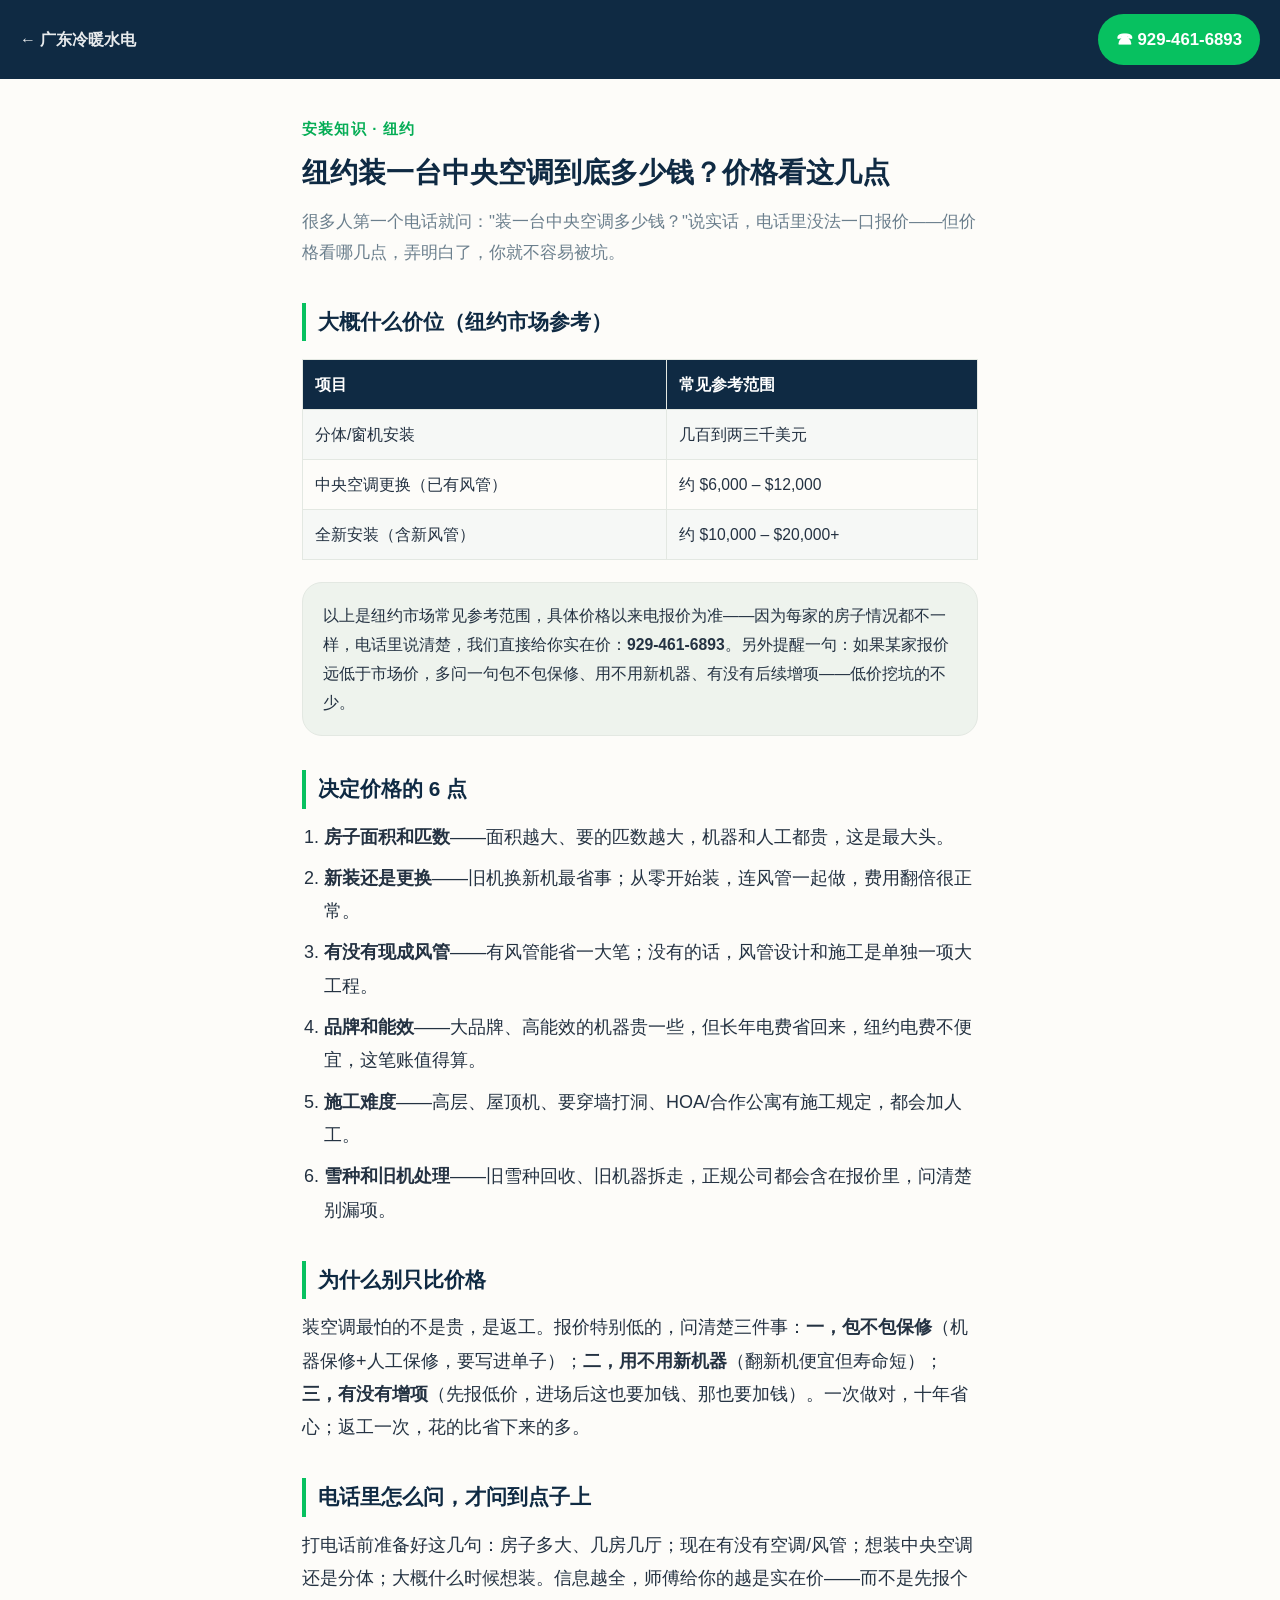
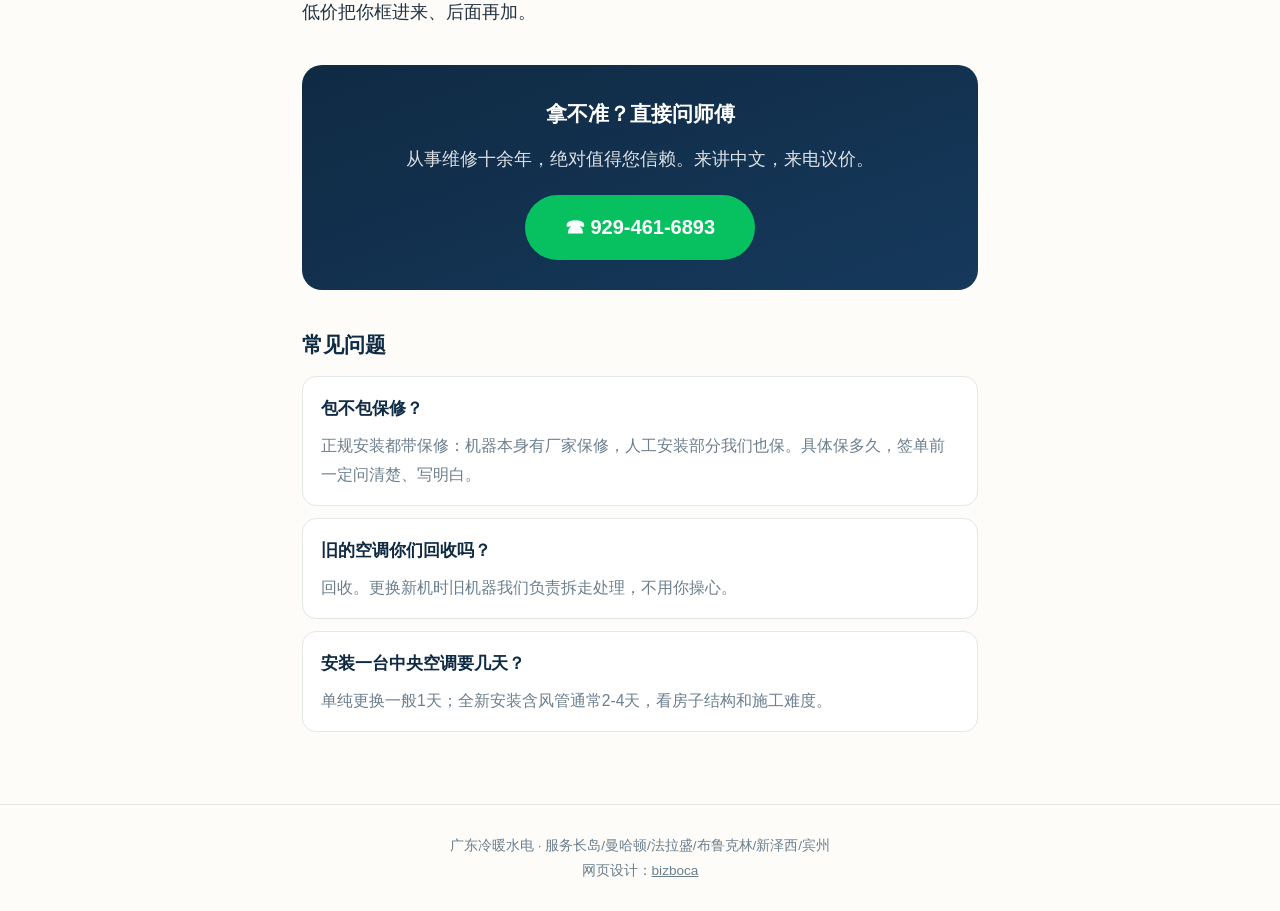
==== articles/central-ac-cost-nyc.html @ c7a4cf33 "发布3篇知识文章+首页入口+sitemap" ====
<!DOCTYPE html>
<html lang="zh-CN">
<head>
<meta charset="UTF-8">
<meta name="viewport" content="width=device-width, initial-scale=1.0">
<title>纽约中央空调安装多少钱？2026年价格看这几点｜广东冷暖水电</title>
<meta name="description" content="纽约装中央空调多少钱？广东冷暖水电讲清楚：价格看房子面积、匹数、新装还是更换、有没有风管、品牌和施工难度。以下为市场参考范围，具体来电议价：929-461-6893。">
<link rel="canonical" href="https://guang-dong-hvac.github.io/guang-dong-hvac/articles/central-ac-cost-nyc.html">
<meta property="og:type" content="article">
<meta property="og:title" content="纽约中央空调安装多少钱？2026年价格看这几点">
<meta property="og:description" content="广东冷暖水电：纽约中央空调安装价格，看这6点就明白。来电议价 929-461-6893。">
<meta name="theme-color" content="#0f2a43">
<style>
:root{--navy:#0f2a43;--navy-2:#16395c;--green:#07C160;--green-dark:#06AD56;--bg:#fdfcf9;--ink:#243242;--muted:#6b7f8d;--line:#e3e8e2;--radius:20px}
*{margin:0;padding:0;box-sizing:border-box}
html{scroll-behavior:smooth}
body{font-family:-apple-system,BlinkMacSystemFont,"PingFang SC","Hiragino Sans GB","Microsoft YaHei",sans-serif;background:var(--bg);color:var(--ink);font-size:18px;line-height:1.85;-webkit-font-smoothing:antialiased}
.topbar{position:sticky;top:0;z-index:50;display:flex;justify-content:space-between;align-items:center;padding:14px 20px;background:var(--navy);color:#fff}
.topbar a{color:#fff;text-decoration:none;font-weight:700}
.topbar .back{font-size:1rem;opacity:.9}
.topbar .call{background:var(--green);padding:10px 18px;border-radius:999px;font-size:1.05rem}
main{max-width:720px;margin:0 auto;padding:36px 22px 60px}
.kicker{color:var(--green-dark);font-weight:700;font-size:.95rem;letter-spacing:.08em;margin-bottom:10px}
h1{font-size:1.75rem;line-height:1.4;margin-bottom:14px;color:var(--navy)}
.lede{color:var(--muted);font-size:1.05rem;margin-bottom:28px}
h2{font-size:1.3rem;color:var(--navy);margin:34px 0 12px;padding-left:12px;border-left:4px solid var(--green)}
p{margin-bottom:14px}
ul,ol{margin:0 0 16px 22px}
li{margin-bottom:8px}
.note{background:#eef3ed;border:1px solid var(--line);border-radius:var(--radius);padding:18px 20px;margin:22px 0;font-size:.98rem}
.price-table{width:100%;border-collapse:collapse;margin:18px 0;font-size:.98rem}
.price-table th,.price-table td{border:1px solid var(--line);padding:10px 12px;text-align:left}
.price-table th{background:var(--navy);color:#fff}
.price-table tr:nth-child(even) td{background:#f6f8f6}
.cta-box{background:linear-gradient(160deg,var(--navy),var(--navy-2));color:#fff;border-radius:var(--radius);padding:30px 26px;text-align:center;margin:36px 0}
.cta-box h3{font-size:1.3rem;margin-bottom:10px}
.cta-box p{opacity:.85;margin-bottom:18px}
.cta-box a{display:inline-block;background:var(--green);color:#fff;font-weight:800;font-size:1.25rem;text-decoration:none;padding:14px 40px;border-radius:999px}
.faq h2{border:none;padding:0}
.faq-item{border:1px solid var(--line);border-radius:14px;padding:16px 18px;margin-bottom:12px;background:#fff}
.faq-item h3{font-size:1.08rem;margin-bottom:6px;color:var(--navy)}
.faq-item p{margin:0;color:var(--muted);font-size:.98rem}
footer{text-align:center;color:var(--muted);font-size:.85rem;padding:28px 20px;border-top:1px solid var(--line)}
footer a{color:var(--muted)}
</style>
<script type="application/ld+json">
{"@context":"https://schema.org","@graph":[
{"@type":"Article","headline":"纽约中央空调安装多少钱？2026年价格看这几点","author":{"@type":"Organization","name":"广东冷暖水电"},"publisher":{"@type":"Organization","name":"广东冷暖水电"},"inLanguage":"zh-CN","about":"纽约中央空调安装价格"},
{"@type":"FAQPage","mainEntity":[
{"@type":"Question","name":"纽约装中央空调，包不包保修？","acceptedAnswer":{"@type":"Answer","text":"正规安装都带保修：机器本身有厂家保修，人工安装部分我们也保。具体保多久，签单前一定问清楚、写明白。"}},
{"@type":"Question","name":"旧的空调你们回收吗？","acceptedAnswer":{"@type":"Answer","text":"回收。更换新机时旧机器我们负责拆走处理，不用你操心。"}},
{"@type":"Question","name":"安装一台中央空调要几天？","acceptedAnswer":{"@type":"Answer","text":"单纯更换一般1天；全新安装含风管通常2-4天，看房子结构和施工难度。"}}
]}]}
</script>
</head>
<body>
<header class="topbar">
<a class="back" href="../index.html">← 广东冷暖水电</a>
<a class="call" href="tel:9294616893">☎ 929-461-6893</a>
</header>
<main>
<p class="kicker">安装知识 · 纽约</p>
<h1>纽约装一台中央空调到底多少钱？价格看这几点</h1>
<p class="lede">很多人第一个电话就问："装一台中央空调多少钱？"说实话，电话里没法一口报价——但价格看哪几点，弄明白了，你就不容易被坑。</p>

<h2>大概什么价位（纽约市场参考）</h2>
<table class="price-table">
<tr><th>项目</th><th>常见参考范围</th></tr>
<tr><td>分体/窗机安装</td><td>几百到两三千美元</td></tr>
<tr><td>中央空调更换（已有风管）</td><td>约 $6,000 – $12,000</td></tr>
<tr><td>全新安装（含新风管）</td><td>约 $10,000 – $20,000+</td></tr>
</table>
<div class="note">以上是纽约市场常见参考范围，具体价格以来电报价为准——因为每家的房子情况都不一样，电话里说清楚，我们直接给你实在价：<b>929-461-6893</b>。另外提醒一句：如果某家报价远低于市场价，多问一句包不包保修、用不用新机器、有没有后续增项——低价挖坑的不少。</div>

<h2>决定价格的 6 点</h2>
<ol>
<li><b>房子面积和匹数</b>——面积越大、要的匹数越大，机器和人工都贵，这是最大头。</li>
<li><b>新装还是更换</b>——旧机换新机最省事；从零开始装，连风管一起做，费用翻倍很正常。</li>
<li><b>有没有现成风管</b>——有风管能省一大笔；没有的话，风管设计和施工是单独一项大工程。</li>
<li><b>品牌和能效</b>——大品牌、高能效的机器贵一些，但长年电费省回来，纽约电费不便宜，这笔账值得算。</li>
<li><b>施工难度</b>——高层、屋顶机、要穿墙打洞、HOA/合作公寓有施工规定，都会加人工。</li>
<li><b>雪种和旧机处理</b>——旧雪种回收、旧机器拆走，正规公司都会含在报价里，问清楚别漏项。</li>
</ol>

<h2>为什么别只比价格</h2>
<p>装空调最怕的不是贵，是返工。报价特别低的，问清楚三件事：<b>一，包不包保修</b>（机器保修+人工保修，要写进单子）；<b>二，用不用新机器</b>（翻新机便宜但寿命短）；<b>三，有没有增项</b>（先报低价，进场后这也要加钱、那也要加钱）。一次做对，十年省心；返工一次，花的比省下来的多。</p>

<h2>电话里怎么问，才问到点子上</h2>
<p>打电话前准备好这几句：房子多大、几房几厅；现在有没有空调/风管；想装中央空调还是分体；大概什么时候想装。信息越全，师傅给你的越是实在价——而不是先报个低价把你框进来、后面再加。</p>

<div class="cta-box">
<h3>拿不准？直接问师傅</h3>
<p>从事维修十余年，绝对值得您信赖。来讲中文，来电议价。</p>
<a href="tel:9294616893">☎ 929-461-6893</a>
</div>

<section class="faq">
<h2>常见问题</h2>
<div class="faq-item"><h3>包不包保修？</h3><p>正规安装都带保修：机器本身有厂家保修，人工安装部分我们也保。具体保多久，签单前一定问清楚、写明白。</p></div>
<div class="faq-item"><h3>旧的空调你们回收吗？</h3><p>回收。更换新机时旧机器我们负责拆走处理，不用你操心。</p></div>
<div class="faq-item"><h3>安装一台中央空调要几天？</h3><p>单纯更换一般1天；全新安装含风管通常2-4天，看房子结构和施工难度。</p></div>
</section>
</main>
<footer>广东冷暖水电 · 服务长岛/曼哈顿/法拉盛/布鲁克林/新泽西/宾州<br>网页设计：<a href="https://bizboca.com">bizboca</a></footer>
</body>
</html>
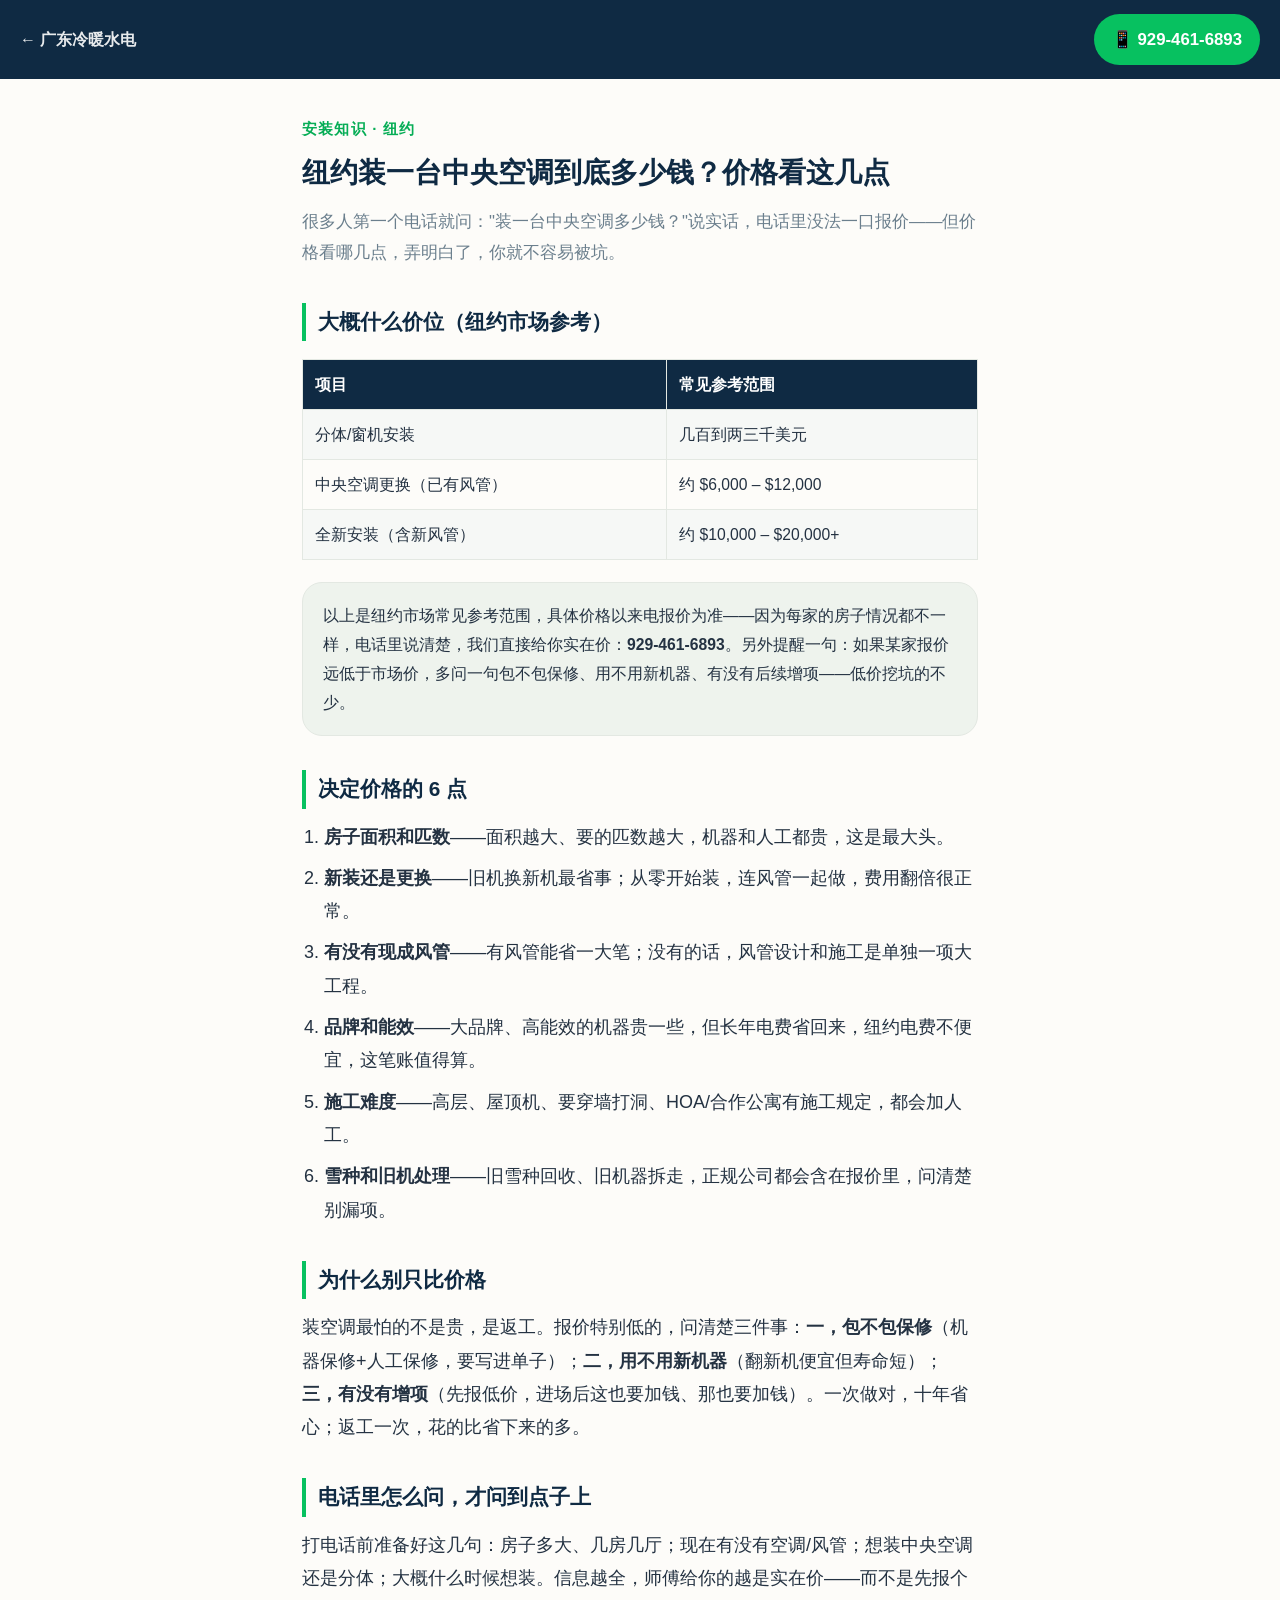
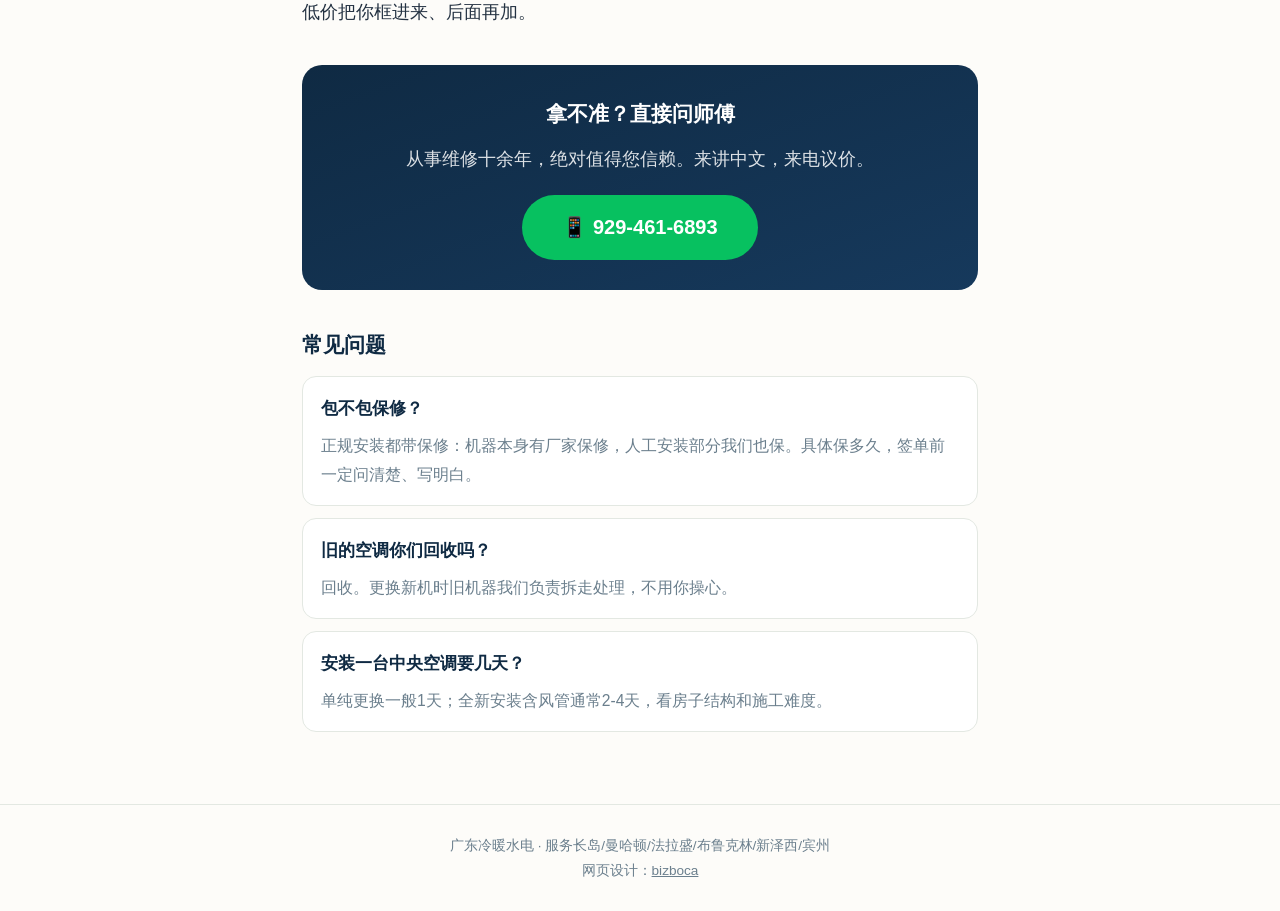
==== commit ea6888d1: "微信绿按钮+emoji+联系区按钮白字+地图链接" ====
--- a/articles/central-ac-cost-nyc.html
+++ b/articles/central-ac-cost-nyc.html
@@ -56,7 +56,7 @@
 <body>
 <header class="topbar">
 <a class="back" href="../index.html">← 广东冷暖水电</a>
-<a class="call" href="tel:9294616893">☎ 929-461-6893</a>
+<a class="call" href="tel:9294616893">📱 929-461-6893</a>
 </header>
 <main>
 <p class="kicker">安装知识 · 纽约</p>
@@ -91,7 +91,7 @@
 <div class="cta-box">
 <h3>拿不准？直接问师傅</h3>
 <p>从事维修十余年，绝对值得您信赖。来讲中文，来电议价。</p>
-<a href="tel:9294616893">☎ 929-461-6893</a>
+<a href="tel:9294616893">📱 929-461-6893</a>
 </div>
 
 <section class="faq">
